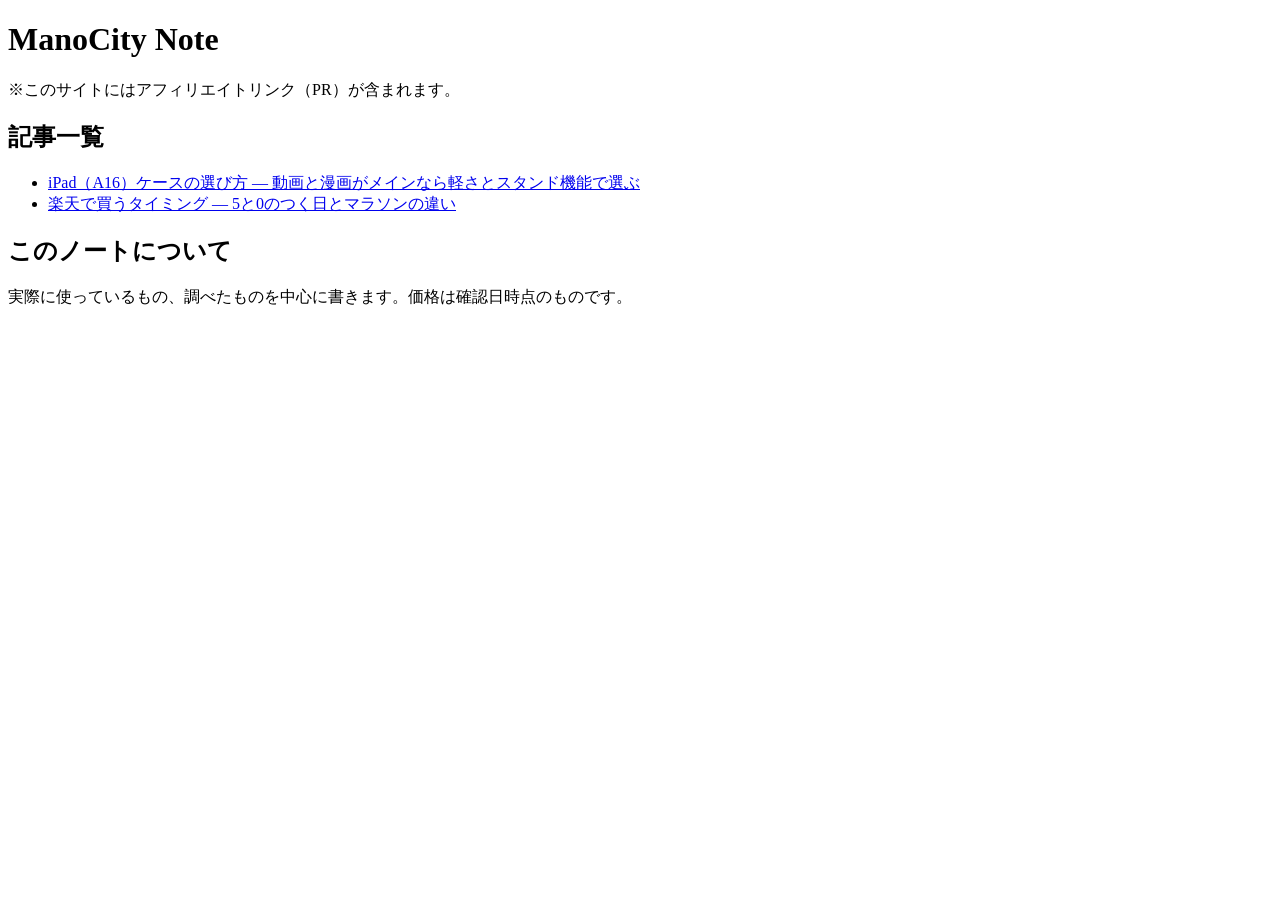
==== note/index.html @ 0d95646c "Add ManoCity Note site under /note/" ====
<!DOCTYPE html>
<html lang="ja">
<head>
<meta charset="utf-8">
<meta name="viewport" content="width=device-width, initial-scale=1">
<title>ノート一覧 | ManoCity Note</title>
<meta name="description" content="ガジェット、旅、暮らしの買い物を、楽天で買うタイミングと一緒に整理するノート。最初のテーマはiPad（A16）の動画・漫画グッズとおこもり旅の持ち物。">
</head>
<body>
<header>
<h1>ManoCity Note</h1>
<p>※このサイトにはアフィリエイトリンク（PR）が含まれます。</p>
</header>
<main>
<section>
<h2>記事一覧</h2>
<ul>
<li><a href="/note/ipad-a16-case.html">iPad（A16）ケースの選び方 — 動画と漫画がメインなら軽さとスタンド機能で選ぶ</a></li>
<li><a href="/note/rakuten-sale-timing.html">楽天で買うタイミング — 5と0のつく日とマラソンの違い</a></li>
</ul>
</section>
<section>
<h2>このノートについて</h2>
<p>実際に使っているもの、調べたものを中心に書きます。価格は確認日時点のものです。</p>
</section>
</main>
</body>
</html>
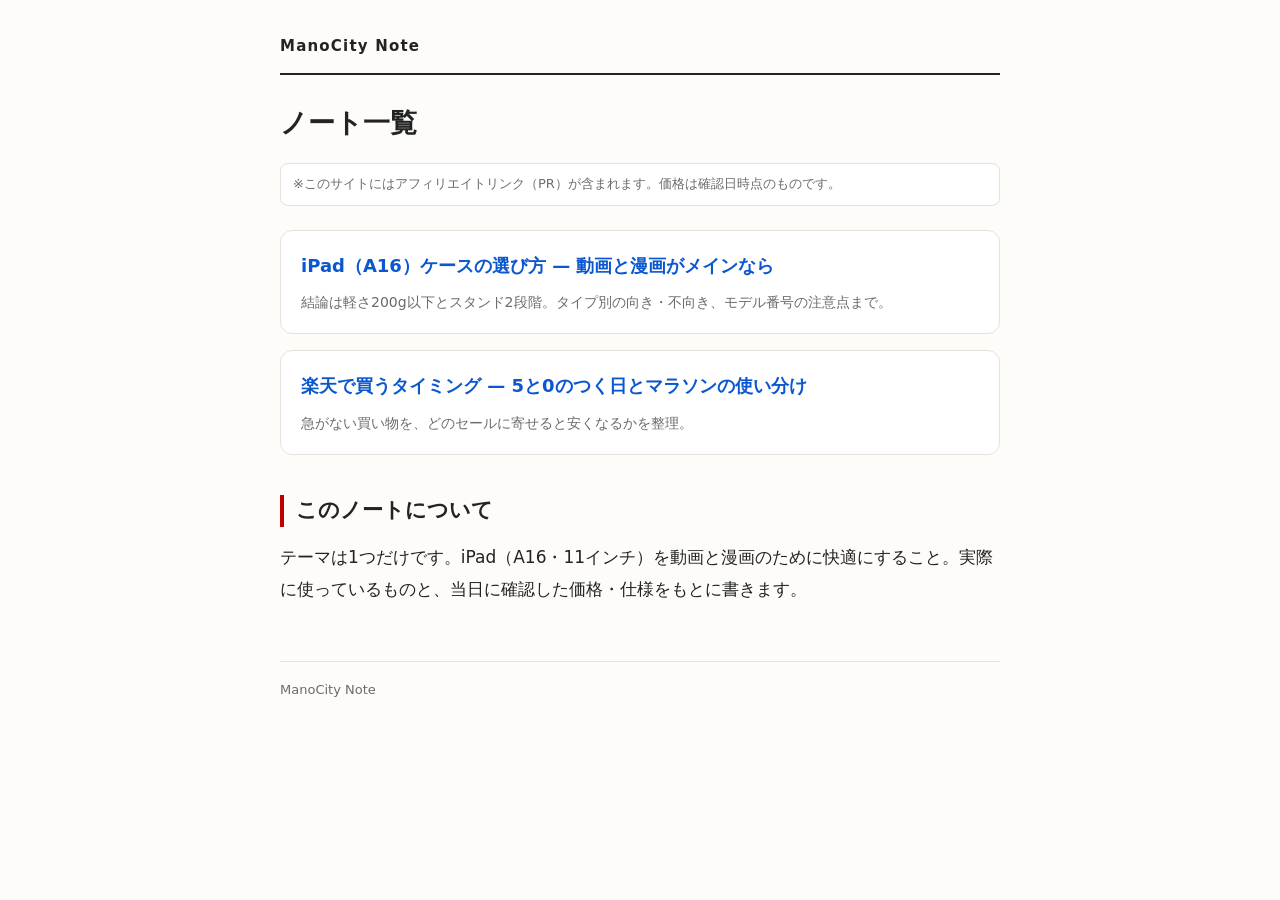
==== commit 328334e0: "Add site design (shared CSS)" ====
--- a/note/index.html
+++ b/note/index.html
@@ -4,25 +4,38 @@
 <meta charset="utf-8">
 <meta name="viewport" content="width=device-width, initial-scale=1">
 <title>ノート一覧 | ManoCity Note</title>
-<meta name="description" content="ガジェット、旅、暮らしの買い物を、楽天で買うタイミングと一緒に整理するノート。最初のテーマはiPad（A16）の動画・漫画グッズとおこもり旅の持ち物。">
+<meta name="description" content="iPad（A16）を動画と漫画のために快適にするノート。ケースの選び方と、楽天で買うタイミングの記事。">
+<link rel="stylesheet" href="/assets/style.css">
+<script async src="https://www.googletagmanager.com/gtag/js?id=G-30LZTJDQ6K"></script>
+<script>
+window.dataLayer = window.dataLayer || [];
+function gtag(){dataLayer.push(arguments);}
+gtag('js', new Date());
+gtag('config', 'G-30LZTJDQ6K');
+</script>
 </head>
 <body>
 <header>
-<h1>ManoCity Note</h1>
-<p>※このサイトにはアフィリエイトリンク（PR）が含まれます。</p>
+<div class="site-name"><a href="/">ManoCity Note</a></div>
 </header>
 <main>
-<section>
-<h2>記事一覧</h2>
-<ul>
-<li><a href="/note/ipad-a16-case.html">iPad（A16）ケースの選び方 — 動画と漫画がメインなら軽さとスタンド機能で選ぶ</a></li>
-<li><a href="/note/rakuten-sale-timing.html">楽天で買うタイミング — 5と0のつく日とマラソンの違い</a></li>
-</ul>
-</section>
+<h1>ノート一覧</h1>
+<p class="pr">※このサイトにはアフィリエイトリンク（PR）が含まれます。価格は確認日時点のものです。</p>
+<div class="card">
+<a href="/note/ipad-a16-case.html">iPad（A16）ケースの選び方 — 動画と漫画がメインなら</a>
+<p>結論は軽さ200g以下とスタンド2段階。タイプ別の向き・不向き、モデル番号の注意点まで。</p>
+</div>
+<div class="card">
+<a href="/note/rakuten-sale-timing.html">楽天で買うタイミング — 5と0のつく日とマラソンの使い分け</a>
+<p>急がない買い物を、どのセールに寄せると安くなるかを整理。</p>
+</div>
 <section>
 <h2>このノートについて</h2>
-<p>実際に使っているもの、調べたものを中心に書きます。価格は確認日時点のものです。</p>
+<p>テーマは1つだけです。iPad（A16・11インチ）を動画と漫画のために快適にすること。実際に使っているものと、当日に確認した価格・仕様をもとに書きます。</p>
 </section>
 </main>
+<footer>
+<p>ManoCity Note</p>
+</footer>
 </body>
 </html>
--- a/assets/style.css
+++ b/assets/style.css
@@ -0,0 +1,78 @@
+/* ManoCity Note - shared styles */
+:root{
+  --bg:#fdfcf9;
+  --surface:#ffffff;
+  --text:#232323;
+  --muted:#6b6b6b;
+  --line:#e7e2d9;
+  --accent:#bf0000;
+  --accent-soft:#fdf0f0;
+  --link:#0b57d0;
+}
+@media (prefers-color-scheme: dark){
+  :root{
+    --bg:#17181a;
+    --surface:#1f2124;
+    --text:#e8e8e8;
+    --muted:#a3a3a3;
+    --line:#33363b;
+    --accent:#ff6b6b;
+    --accent-soft:#2a1e1e;
+    --link:#7db3ff;
+  }
+}
+*{box-sizing:border-box}
+html{-webkit-text-size-adjust:100%}
+body{
+  margin:0 auto;
+  max-width:760px;
+  padding:32px 20px 64px;
+  background:var(--bg);
+  color:var(--text);
+  font-family:"Hiragino Kaku Gothic ProN","Hiragino Sans","Noto Sans JP",system-ui,-apple-system,"Segoe UI",sans-serif;
+  font-size:17px;
+  line-height:1.9;
+}
+header{border-bottom:2px solid var(--text);padding-bottom:12px;margin-bottom:28px}
+header .site-name{font-size:15px;font-weight:700;letter-spacing:.08em}
+header .site-name a{color:var(--text);text-decoration:none}
+h1{font-size:27px;line-height:1.5;margin:0 0 20px;font-weight:800}
+h2{font-size:21px;line-height:1.5;margin:40px 0 14px;padding-left:12px;border-left:4px solid var(--accent);font-weight:700}
+p{margin:0 0 18px}
+a{color:var(--link)}
+strong{background:linear-gradient(transparent 65%,#ffe9a8 65%)}
+@media (prefers-color-scheme: dark){strong{background:linear-gradient(transparent 65%,#5a4a12 65%)}}
+ul{margin:0 0 18px;padding-left:22px}
+li{margin-bottom:8px}
+.pr{font-size:13px;color:var(--muted);background:var(--surface);border:1px solid var(--line);border-radius:8px;padding:8px 12px;margin-bottom:24px}
+table{width:100%;border-collapse:collapse;margin:0 0 22px;font-size:15px;line-height:1.7;background:var(--surface)}
+th,td{border:1px solid var(--line);padding:10px 12px;vertical-align:top;text-align:left}
+th{background:var(--accent-soft);font-weight:700;white-space:nowrap}
+.btn{
+  display:inline-block;
+  background:var(--accent);
+  color:#fff !important;
+  text-decoration:none;
+  font-weight:700;
+  font-size:14px;
+  line-height:1.4;
+  padding:9px 16px;
+  border-radius:999px;
+  white-space:nowrap;
+}
+.btn:hover{opacity:.85}
+.card{
+  background:var(--surface);
+  border:1px solid var(--line);
+  border-radius:12px;
+  padding:18px 20px;
+  margin-bottom:16px;
+}
+.card a{font-weight:700;text-decoration:none;font-size:18px}
+.card p{margin:6px 0 0;color:var(--muted);font-size:14px}
+footer{margin-top:56px;padding-top:16px;border-top:1px solid var(--line);font-size:13px;color:var(--muted)}
+@media (max-width:560px){
+  body{font-size:16px;padding:24px 16px 48px}
+  h1{font-size:23px}
+  th{white-space:normal}
+}
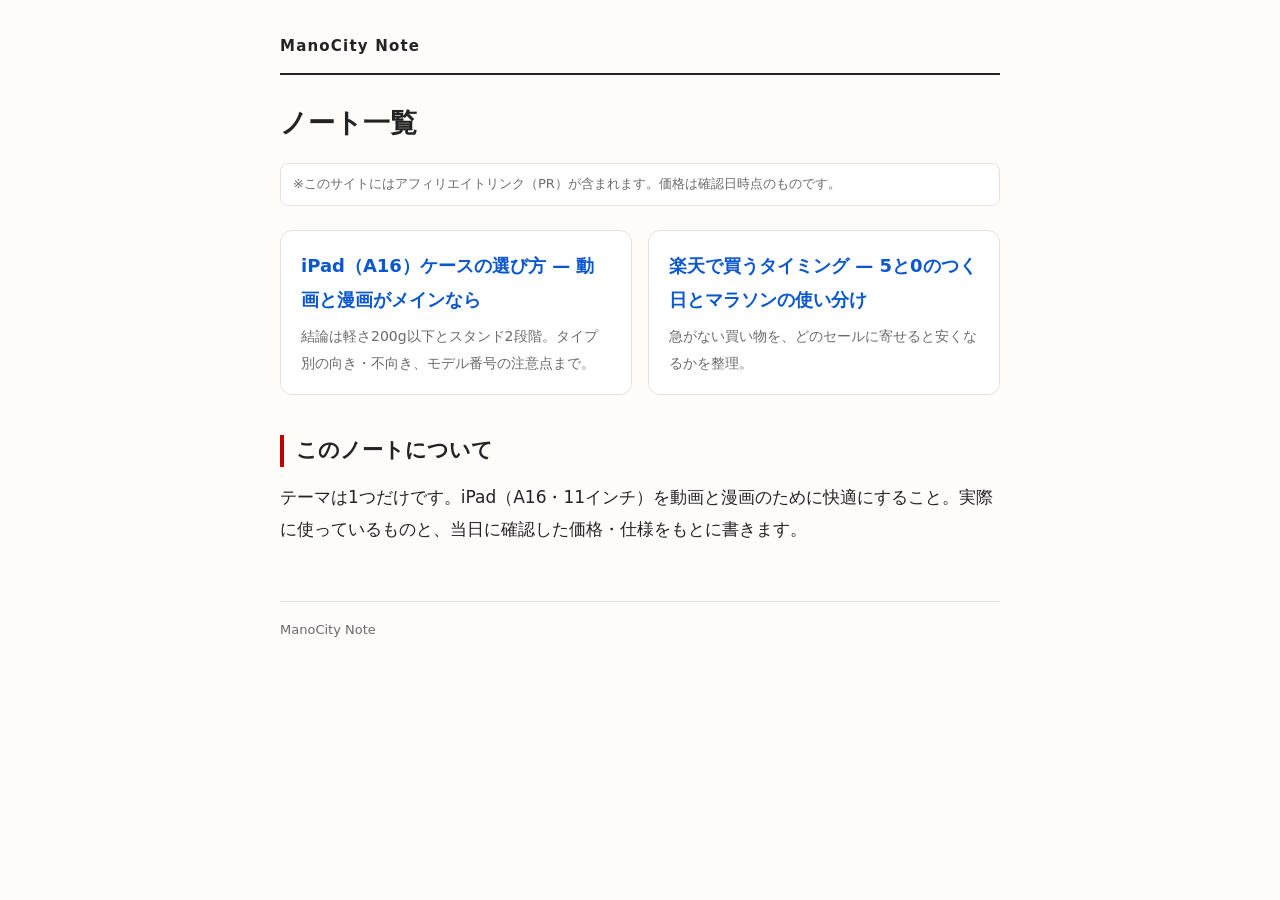
==== commit 88faf739: "Responsive design for smartphone and tablet" ====
--- a/note/index.html
+++ b/note/index.html
@@ -21,6 +21,7 @@
 <main>
 <h1>ノート一覧</h1>
 <p class="pr">※このサイトにはアフィリエイトリンク（PR）が含まれます。価格は確認日時点のものです。</p>
+<div class="cards">
 <div class="card">
 <a href="/note/ipad-a16-case.html">iPad（A16）ケースの選び方 — 動画と漫画がメインなら</a>
 <p>結論は軽さ200g以下とスタンド2段階。タイプ別の向き・不向き、モデル番号の注意点まで。</p>
@@ -28,6 +29,7 @@
 <div class="card">
 <a href="/note/rakuten-sale-timing.html">楽天で買うタイミング — 5と0のつく日とマラソンの使い分け</a>
 <p>急がない買い物を、どのセールに寄せると安くなるかを整理。</p>
+</div>
 </div>
 <section>
 <h2>このノートについて</h2>
--- a/assets/style.css
+++ b/assets/style.css
@@ -76,3 +76,55 @@
   h1{font-size:23px}
   th{white-space:normal}
 }
+
+/* v2: guide components */
+.meta{font-size:13px;color:var(--muted);margin-bottom:16px}
+.quickbox{background:var(--accent-soft);border:1px solid var(--line);border-radius:12px;padding:18px 20px;margin:0 0 28px}
+.quickbox h2{border:none;padding:0;margin:0 0 10px;font-size:18px}
+.quickbox ul{margin:0}
+.toc{background:var(--surface);border:1px solid var(--line);border-radius:12px;padding:16px 20px;margin:0 0 28px;font-size:15px}
+.toc p{font-weight:700;margin:0 0 8px}
+.toc ol{margin:0;padding-left:22px}
+.pick{background:var(--surface);border:1px solid var(--line);border-radius:12px;padding:20px;margin:0 0 20px}
+.pick .badge{display:inline-block;background:var(--accent);color:#fff;font-size:12px;font-weight:700;border-radius:999px;padding:3px 12px;margin-bottom:10px}
+.pick h3{margin:0 0 8px;font-size:19px;line-height:1.5}
+.pick .price{font-size:14px;color:var(--muted);margin-bottom:10px}
+table.goodbad th:first-child{width:32%}
+.faq dt{font-weight:700;margin:18px 0 6px}
+.faq dd{margin:0 0 6px}
+.author{display:flex;gap:14px;background:var(--surface);border:1px solid var(--line);border-radius:12px;padding:16px 20px;margin-top:40px;font-size:14px;line-height:1.7}
+.author .avatar{flex:0 0 48px;width:48px;height:48px;border-radius:50%;background:var(--accent);color:#fff;display:flex;align-items:center;justify-content:center;font-weight:800;font-size:20px}
+.author p{margin:0}
+.changelog{font-size:13px;color:var(--muted);border-top:1px dashed var(--line);margin-top:24px;padding-top:12px}
+
+/* v3: responsive (smartphone search + tablet) */
+.tablewrap{overflow-x:auto;-webkit-overflow-scrolling:touch;margin:0 0 22px}
+.tablewrap table{margin:0;min-width:560px}
+img{max-width:100%;height:auto}
+.btn{min-height:44px;display:inline-flex;align-items:center;justify-content:center}
+.toc a{display:inline-block;padding:4px 0}
+/* tablet: iPad portrait/landscape and people comparing tablets */
+@media (min-width:641px) and (max-width:1100px){
+  body{max-width:880px;font-size:18px;padding:40px 36px 72px}
+  h1{font-size:30px}
+  .cards{display:grid;grid-template-columns:1fr 1fr;gap:16px}
+  .cards .card{margin-bottom:0}
+  .pick{padding:24px 28px}
+  .quickbox{padding:22px 26px}
+}
+/* wide screens */
+@media (min-width:1101px){
+  .cards{display:grid;grid-template-columns:1fr 1fr;gap:16px}
+  .cards .card{margin-bottom:0}
+}
+/* smartphone: search traffic is mostly here */
+@media (max-width:640px){
+  body{font-size:16px;line-height:1.85;padding:20px 14px 48px}
+  h1{font-size:22px}
+  h2{font-size:19px;margin-top:32px}
+  .pick{padding:16px}
+  .pick .btn{display:flex;width:100%}
+  .quickbox,.toc{padding:14px 16px}
+  th,td{padding:8px 10px}
+  .author{flex-direction:column;gap:8px}
+}
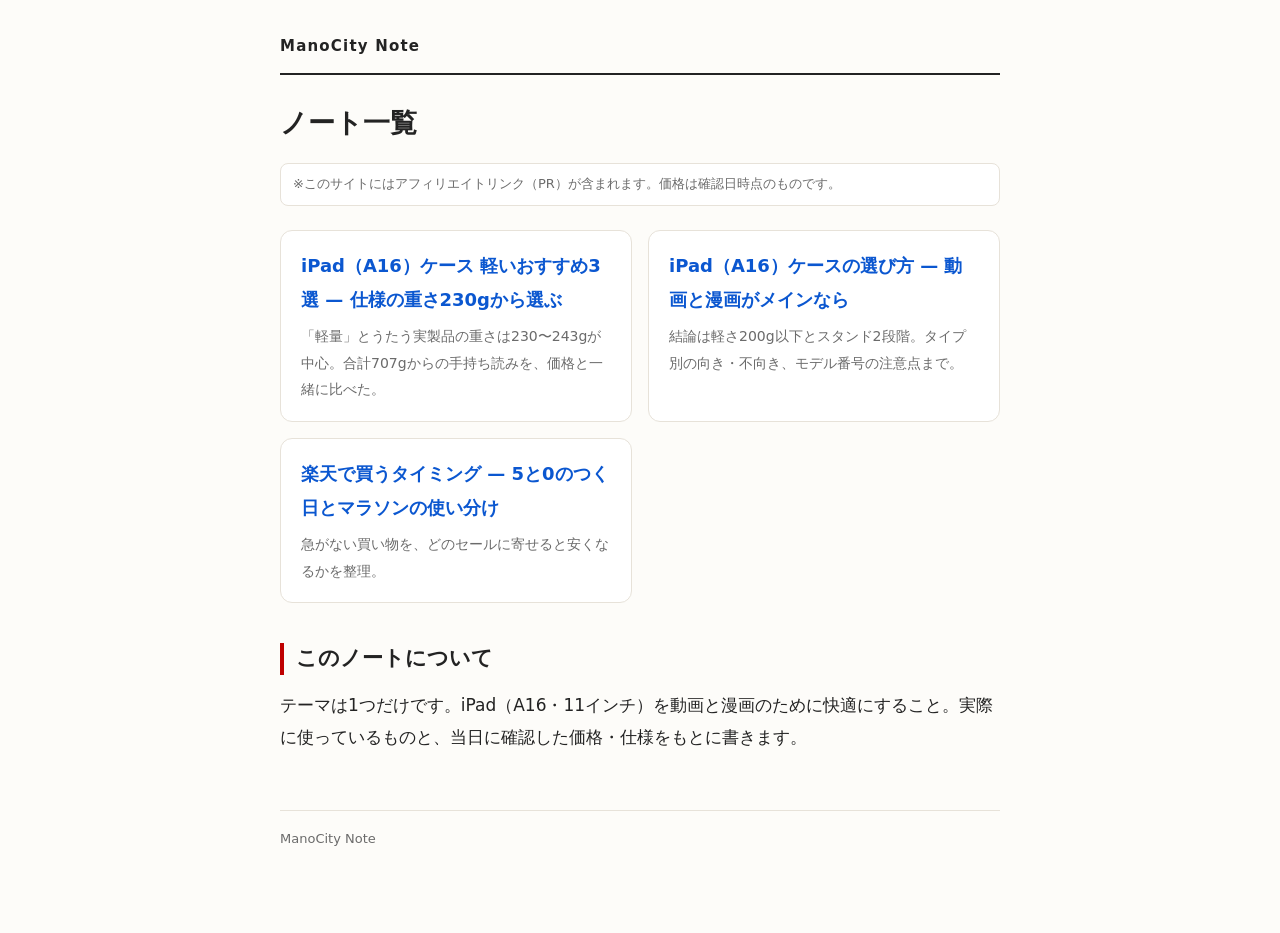
==== commit 708cfb9b: "Add iPad A16 lightweight case article (2026-11-28)" ====
--- a/note/index.html
+++ b/note/index.html
@@ -4,8 +4,12 @@
 <meta charset="utf-8">
 <meta name="viewport" content="width=device-width, initial-scale=1">
 <title>ノート一覧 | ManoCity Note</title>
-<meta name="description" content="iPad（A16）を動画と漫画のために快適にするノート。ケースの選び方と、楽天で買うタイミングの記事。">
+<meta name="description" content="iPad（A16）を動画と漫画のために快適にするノート。ケースの選び方と軽いケースのおすすめ、楽天で買うタイミングの記事。">
 <link rel="stylesheet" href="/assets/style.css">
+<link rel="icon" href="/favicon.ico" sizes="32x32">
+<link rel="icon" href="/favicon.svg" type="image/svg+xml">
+<link rel="apple-touch-icon" href="/apple-touch-icon.png">
+<meta name="theme-color" content="#bf0000">
 <script async src="https://www.googletagmanager.com/gtag/js?id=G-30LZTJDQ6K"></script>
 <script>
 window.dataLayer = window.dataLayer || [];
@@ -22,6 +26,10 @@
 <h1>ノート一覧</h1>
 <p class="pr">※このサイトにはアフィリエイトリンク（PR）が含まれます。価格は確認日時点のものです。</p>
 <div class="cards">
+<div class="card">
+<a href="/note/ipad-a16-case-light.html">iPad（A16）ケース 軽いおすすめ3選 — 仕様の重さ230gから選ぶ</a>
+<p>「軽量」とうたう実製品の重さは230〜243gが中心。合計707gからの手持ち読みを、価格と一緒に比べた。</p>
+</div>
 <div class="card">
 <a href="/note/ipad-a16-case.html">iPad（A16）ケースの選び方 — 動画と漫画がメインなら</a>
 <p>結論は軽さ200g以下とスタンド2段階。タイプ別の向き・不向き、モデル番号の注意点まで。</p>
--- a/assets/style.css
+++ b/assets/style.css
@@ -128,3 +128,12 @@
   th,td{padding:8px 10px}
   .author{flex-direction:column;gap:8px}
 }
+
+/* v3.1: smartphone readability - more air, shorter feel */
+@media (max-width:640px){
+  body{line-height:2.0}
+  p{margin-bottom:22px}
+  li{margin-bottom:10px}
+  .pick p{margin-bottom:14px}
+  .faq dd{line-height:1.95}
+}
